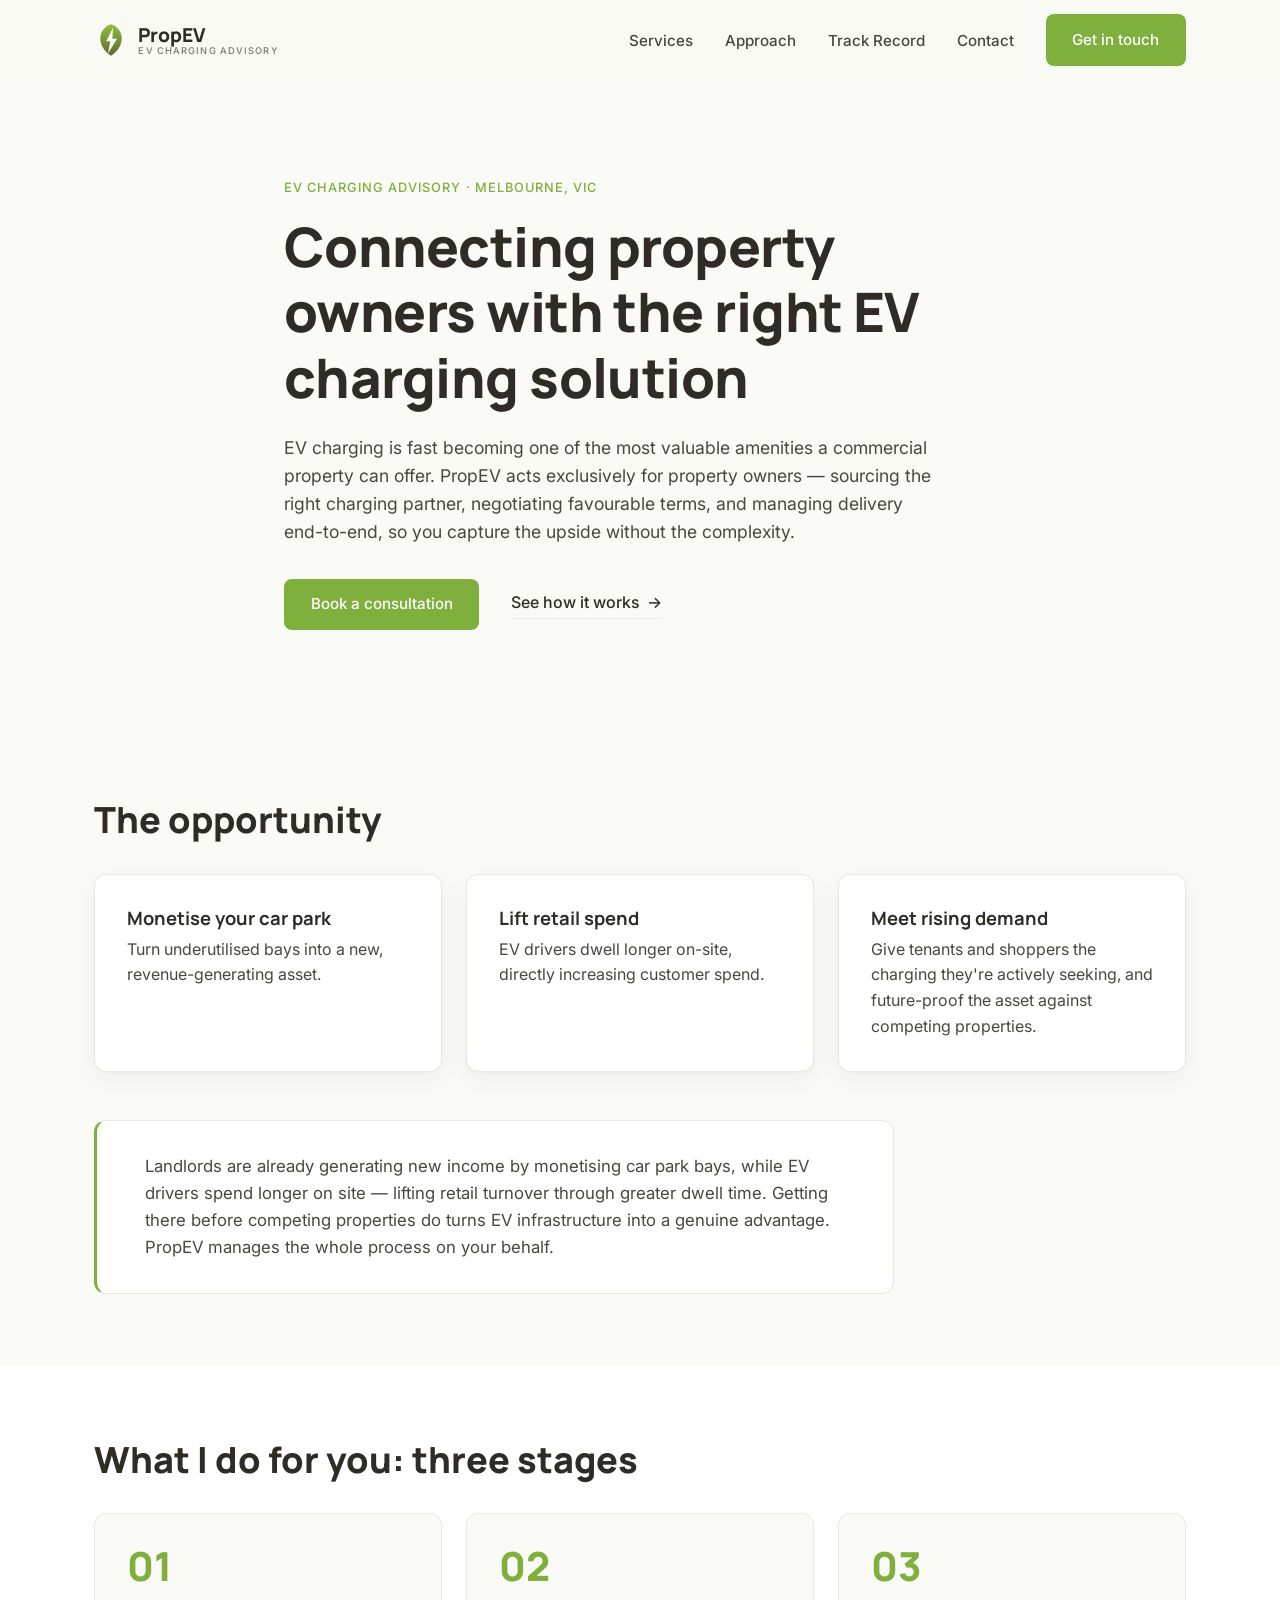
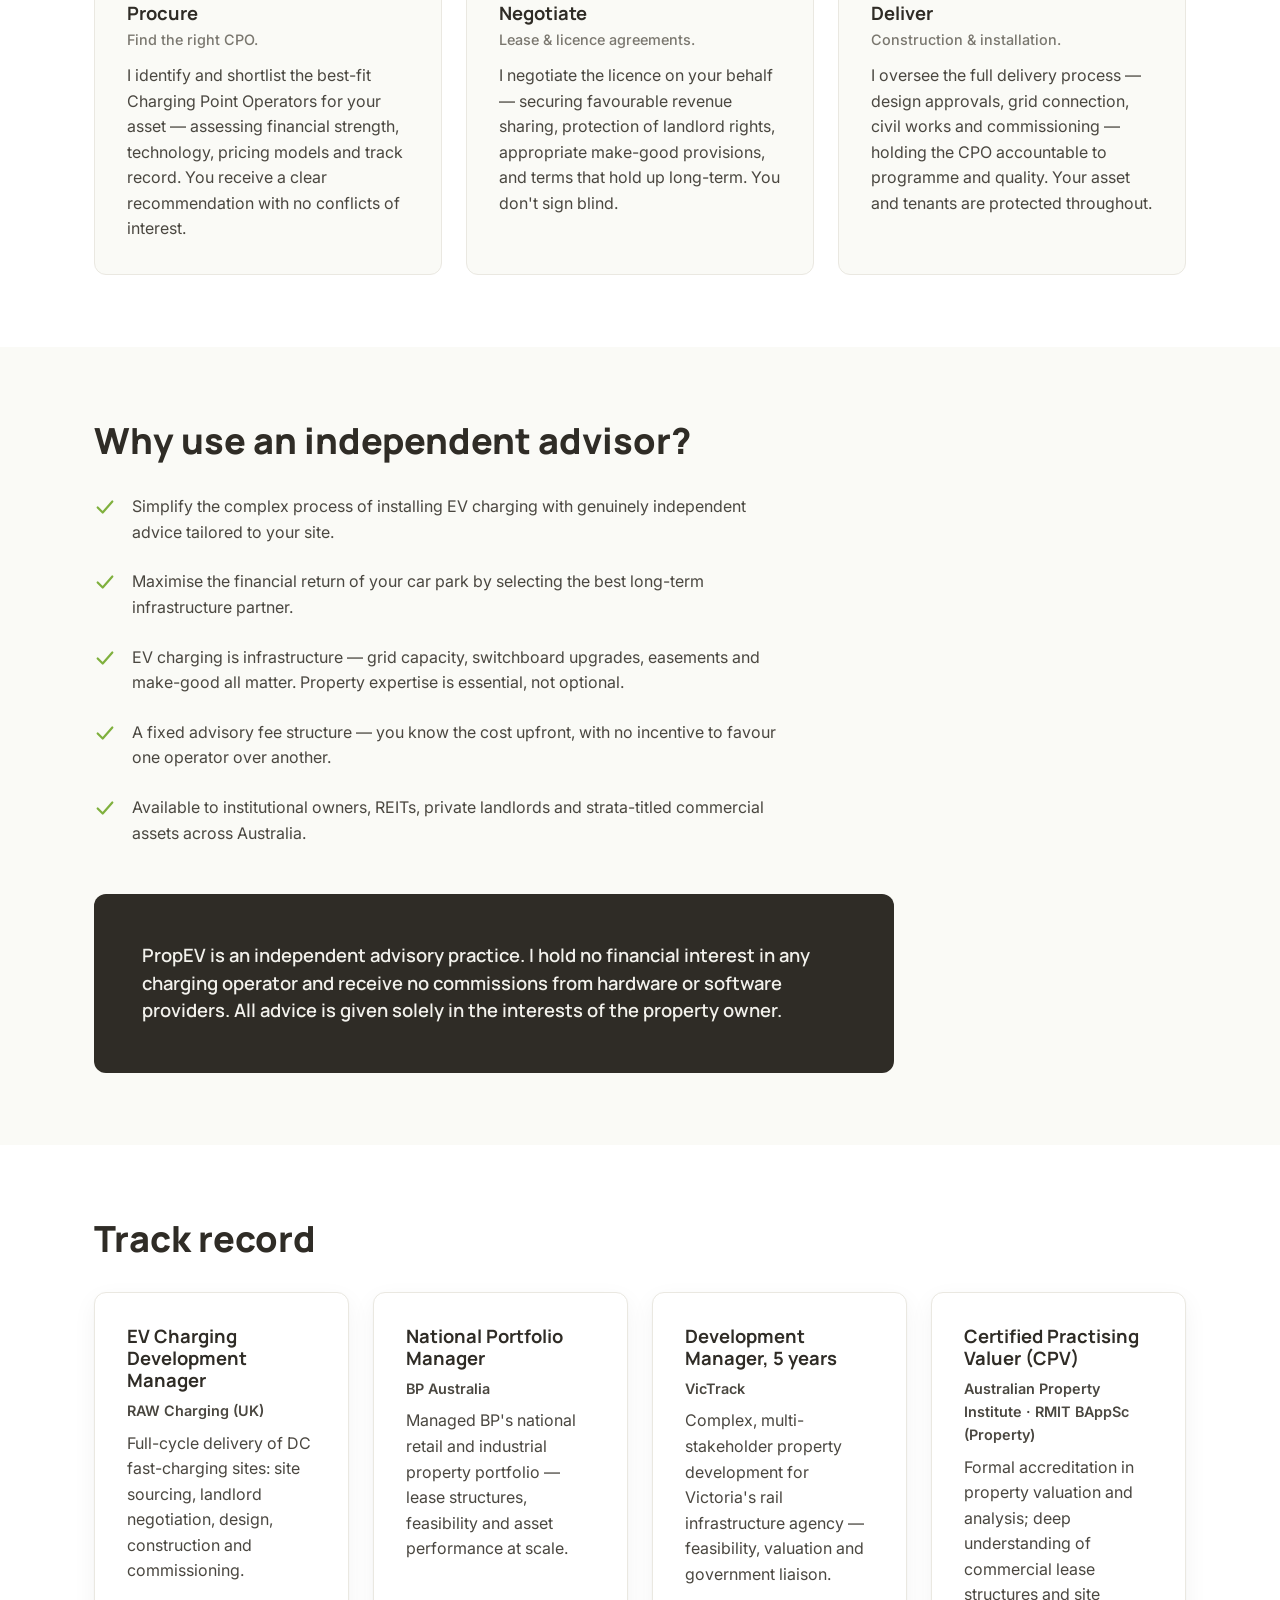
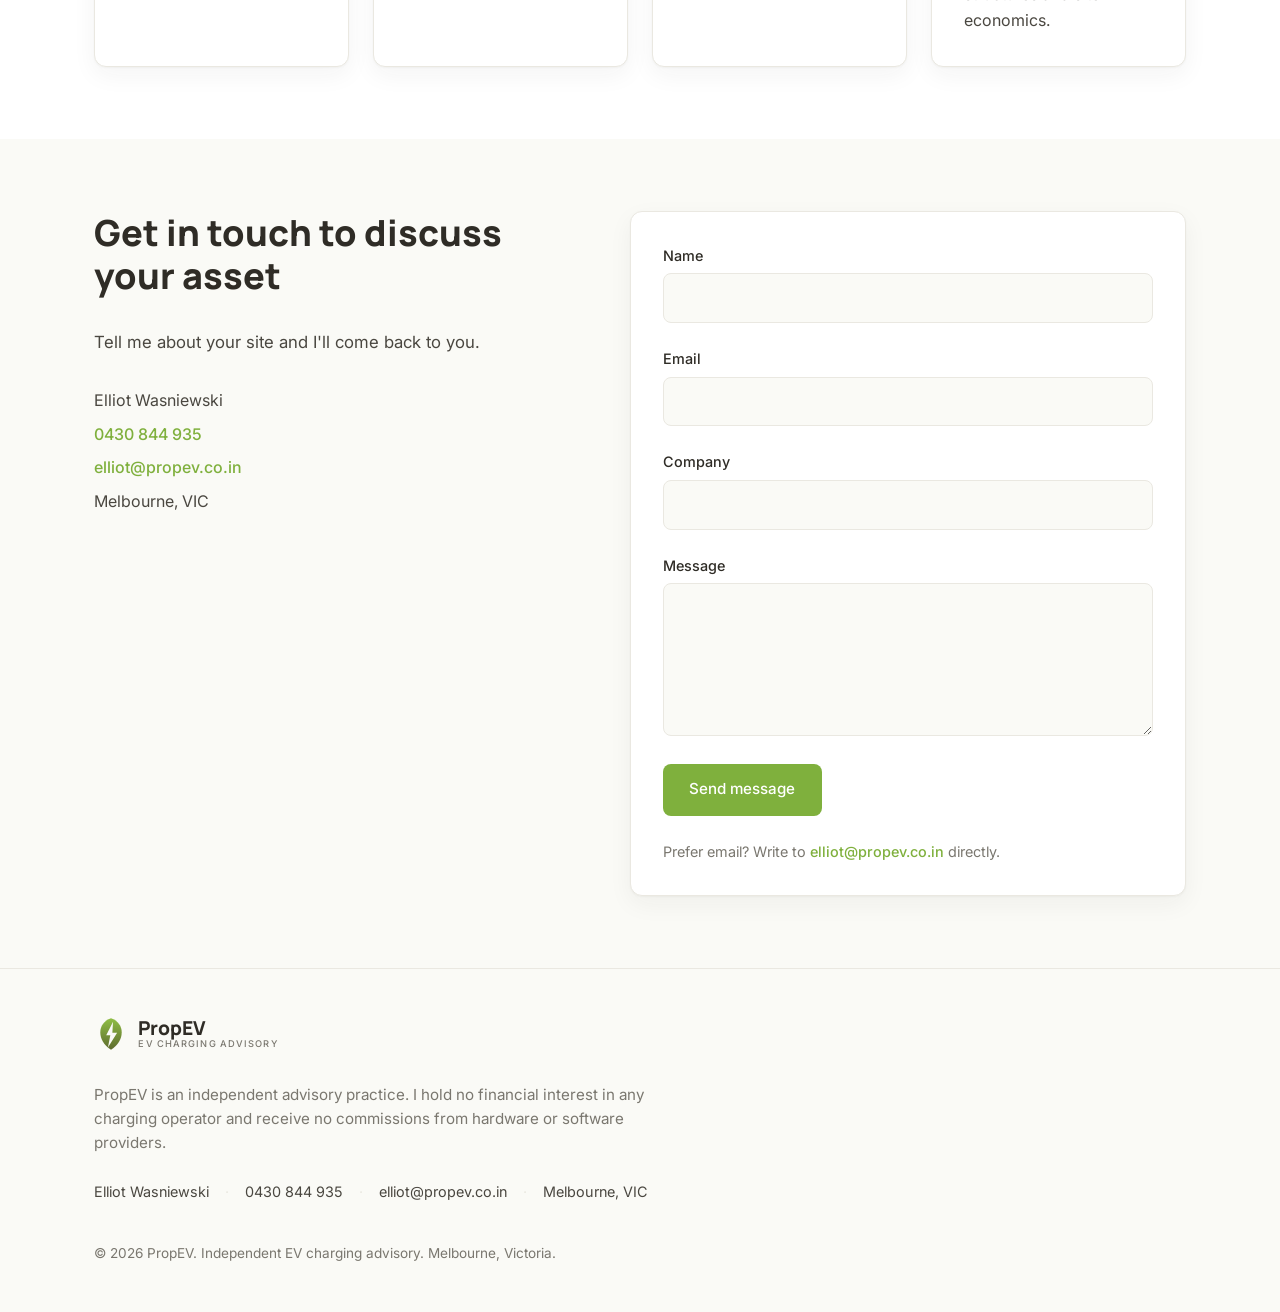
==== index.html @ 6762fabe "Initial commit" ====
<!DOCTYPE html>
<html lang="en-AU">
<head>
  <meta charset="UTF-8">
  <meta name="viewport" content="width=device-width, initial-scale=1.0">
  <title>PropEV | Independent EV Charging Advisory for Property Owners</title>
  <meta name="description" content="PropEV is an independent EV charging advisory practice acting exclusively for commercial property owners in Australia — sourcing the right charging partner, negotiating favourable terms, and managing delivery end-to-end.">

  <!-- NOTE: once propev.com.au is live, confirm the URLs below (canonical, og:url, og:image, twitter:image) point to the real domain. -->
  <link rel="canonical" href="https://propev.com.au/">

  <!-- Open Graph -->
  <meta property="og:type" content="website">
  <meta property="og:site_name" content="PropEV">
  <meta property="og:title" content="PropEV | Independent EV Charging Advisory for Property Owners">
  <meta property="og:description" content="Turn your car park into a competitive advantage. PropEV sources the right EV charging partner, negotiates favourable terms, and manages delivery end-to-end — acting exclusively for property owners.">
  <meta property="og:url" content="https://propev.com.au/">
  <meta property="og:image" content="https://propev.com.au/assets/og-image.png">
  <meta property="og:locale" content="en_AU">

  <!-- Twitter Card -->
  <meta name="twitter:card" content="summary_large_image">
  <meta name="twitter:title" content="PropEV | Independent EV Charging Advisory for Property Owners">
  <meta name="twitter:description" content="Turn your car park into a competitive advantage. Independent EV charging advisory for commercial property owners in Australia.">
  <meta name="twitter:image" content="https://propev.com.au/assets/og-image.png">

  <!-- Favicons -->
  <link rel="icon" type="image/svg+xml" href="assets/favicon.svg">
  <link rel="icon" type="image/png" sizes="32x32" href="assets/favicon-32.png">
  <link rel="icon" type="image/png" sizes="16x16" href="assets/favicon-16.png">
  <link rel="apple-touch-icon" sizes="180x180" href="assets/apple-touch-icon.png">
  <meta name="theme-color" content="#FAFAF6">

  <link rel="preconnect" href="https://fonts.googleapis.com">
  <link rel="preconnect" href="https://fonts.gstatic.com" crossorigin>
  <link href="https://fonts.googleapis.com/css2?family=Inter:wght@400;500&family=Manrope:wght@600;700;800&display=swap" rel="stylesheet">

  <link rel="stylesheet" href="styles.css">

  <script type="application/ld+json">
  {
    "@context": "https://schema.org",
    "@type": "ProfessionalService",
    "name": "PropEV",
    "description": "Independent EV charging advisory for commercial property owners in Australia.",
    "url": "https://propev.com.au/",
    "email": "elliot@propev.co.in",
    "telephone": "+61430844935",
    "areaServed": "AU",
    "address": {
      "@type": "PostalAddress",
      "addressLocality": "Melbourne",
      "addressRegion": "VIC",
      "addressCountry": "AU"
    }
  }
  </script>
</head>
<body>
  <a class="skip-link" href="#main">Skip to content</a>

  <header class="site-header" id="top">
    <div class="container site-header__inner">
      <a href="#top" class="brand" aria-label="PropEV home">
        <svg class="brand__mark" viewBox="0 0 100 100" role="img" aria-hidden="true" focusable="false">
          <defs>
            <linearGradient id="leafGradientHeader" x1="0" y1="0" x2="0" y2="1">
              <stop offset="0%" stop-color="#8FBE44"/>
              <stop offset="100%" stop-color="#5E6B2E"/>
            </linearGradient>
            <mask id="boltCutoutHeader">
              <rect x="0" y="0" width="100" height="100" fill="#fff"/>
              <path d="M56,14 L36,54 L48,54 L41,90 L68,46 L54,46 Z" fill="#000"/>
            </mask>
          </defs>
          <path d="M50,96 C8,70 8,18 50,4 C92,18 92,70 50,96 Z" fill="url(#leafGradientHeader)" mask="url(#boltCutoutHeader)"/>
        </svg>
        <span class="brand__type">
          <span class="brand__name">PropEV</span>
          <span class="brand__tagline">EV CHARGING ADVISORY</span>
        </span>
      </a>

      <button class="nav-toggle" id="navToggle" type="button" aria-expanded="false" aria-controls="primaryNav">
        <span class="nav-toggle__bar"></span>
        <span class="nav-toggle__bar"></span>
        <span class="nav-toggle__bar"></span>
        <span class="visually-hidden">Menu</span>
      </button>

      <nav class="site-nav" id="primaryNav" aria-label="Primary">
        <ul class="site-nav__list">
          <li><a href="#services">Services</a></li>
          <li><a href="#approach">Approach</a></li>
          <li><a href="#track-record">Track Record</a></li>
          <li><a href="#contact">Contact</a></li>
        </ul>
        <a href="#contact" class="button button--primary site-nav__cta">Get in touch</a>
      </nav>
    </div>
  </header>

  <main id="main">

    <!-- Hero -->
    <section class="hero" aria-labelledby="hero-heading">
      <div class="container hero__inner">
        <p class="eyebrow reveal">EV Charging Advisory · Melbourne, VIC</p>
        <h1 id="hero-heading" class="hero__heading reveal">Connecting property owners with the right EV charging solution</h1>
        <p class="hero__subhead reveal">EV charging is fast becoming one of the most valuable amenities a commercial property can offer. PropEV acts exclusively for property owners — sourcing the right charging partner, negotiating favourable terms, and managing delivery end-to-end, so you capture the upside without the complexity.</p>
        <div class="hero__actions reveal">
          <a href="#contact" class="button button--primary">Book a consultation</a>
          <a href="#approach" class="link-arrow">See how it works</a>
        </div>
      </div>
    </section>

    <!-- Benefits -->
    <section class="benefits" aria-labelledby="benefits-heading">
      <div class="container">
        <h2 id="benefits-heading" class="section-heading reveal">The opportunity</h2>
        <div class="card-grid card-grid--3">
          <article class="card reveal">
            <h3>Monetise your car park</h3>
            <p>Turn underutilised bays into a new, revenue-generating asset.</p>
          </article>
          <article class="card reveal">
            <h3>Lift retail spend</h3>
            <p>EV drivers dwell longer on-site, directly increasing customer spend.</p>
          </article>
          <article class="card reveal">
            <h3>Meet rising demand</h3>
            <p>Give tenants and shoppers the charging they're actively seeking, and future-proof the asset against competing properties.</p>
          </article>
        </div>

        <div class="value-band reveal">
          <p>Landlords are already generating new income by monetising car park bays, while EV drivers spend longer on site — lifting retail turnover through greater dwell time. Getting there before competing properties do turns EV infrastructure into a genuine advantage. PropEV manages the whole process on your behalf.</p>
        </div>
      </div>
    </section>

    <!-- Services -->
    <section class="services" id="services" aria-labelledby="services-heading">
      <div class="container">
        <h2 id="services-heading" class="section-heading reveal">What I do for you: three stages</h2>
        <div class="card-grid card-grid--3">
          <article class="stage-card reveal">
            <span class="stage-card__num" aria-hidden="true">01</span>
            <h3>Procure</h3>
            <p class="stage-card__label">Find the right CPO.</p>
            <p>I identify and shortlist the best-fit Charging Point Operators for your asset — assessing financial strength, technology, pricing models and track record. You receive a clear recommendation with no conflicts of interest.</p>
          </article>
          <article class="stage-card reveal">
            <span class="stage-card__num" aria-hidden="true">02</span>
            <h3>Negotiate</h3>
            <p class="stage-card__label">Lease &amp; licence agreements.</p>
            <p>I negotiate the licence on your behalf — securing favourable revenue sharing, protection of landlord rights, appropriate make-good provisions, and terms that hold up long-term. You don't sign blind.</p>
          </article>
          <article class="stage-card reveal">
            <span class="stage-card__num" aria-hidden="true">03</span>
            <h3>Deliver</h3>
            <p class="stage-card__label">Construction &amp; installation.</p>
            <p>I oversee the full delivery process — design approvals, grid connection, civil works and commissioning — holding the CPO accountable to programme and quality. Your asset and tenants are protected throughout.</p>
          </article>
        </div>
      </div>
    </section>

    <!-- Approach / Why independent -->
    <section class="approach" id="approach" aria-labelledby="approach-heading">
      <div class="container">
        <h2 id="approach-heading" class="section-heading reveal">Why use an independent advisor?</h2>
        <ul class="check-list">
          <li class="reveal">
            <svg class="check-list__icon" viewBox="0 0 24 24" aria-hidden="true"><path d="M4 12.5 9.5 18 20 6" fill="none" stroke="#7FB03D" stroke-width="2.4" stroke-linecap="round" stroke-linejoin="round"/></svg>
            <p>Simplify the complex process of installing EV charging with genuinely independent advice tailored to your site.</p>
          </li>
          <li class="reveal">
            <svg class="check-list__icon" viewBox="0 0 24 24" aria-hidden="true"><path d="M4 12.5 9.5 18 20 6" fill="none" stroke="#7FB03D" stroke-width="2.4" stroke-linecap="round" stroke-linejoin="round"/></svg>
            <p>Maximise the financial return of your car park by selecting the best long-term infrastructure partner.</p>
          </li>
          <li class="reveal">
            <svg class="check-list__icon" viewBox="0 0 24 24" aria-hidden="true"><path d="M4 12.5 9.5 18 20 6" fill="none" stroke="#7FB03D" stroke-width="2.4" stroke-linecap="round" stroke-linejoin="round"/></svg>
            <p>EV charging is infrastructure — grid capacity, switchboard upgrades, easements and make-good all matter. Property expertise is essential, not optional.</p>
          </li>
          <li class="reveal">
            <svg class="check-list__icon" viewBox="0 0 24 24" aria-hidden="true"><path d="M4 12.5 9.5 18 20 6" fill="none" stroke="#7FB03D" stroke-width="2.4" stroke-linecap="round" stroke-linejoin="round"/></svg>
            <p>A fixed advisory fee structure — you know the cost upfront, with no incentive to favour one operator over another.</p>
          </li>
          <li class="reveal">
            <svg class="check-list__icon" viewBox="0 0 24 24" aria-hidden="true"><path d="M4 12.5 9.5 18 20 6" fill="none" stroke="#7FB03D" stroke-width="2.4" stroke-linecap="round" stroke-linejoin="round"/></svg>
            <p>Available to institutional owners, REITs, private landlords and strata-titled commercial assets across Australia.</p>
          </li>
        </ul>

        <blockquote class="independence-band reveal">
          <p>PropEV is an independent advisory practice. I hold no financial interest in any charging operator and receive no commissions from hardware or software providers. All advice is given solely in the interests of the property owner.</p>
        </blockquote>
      </div>
    </section>

    <!-- Track record -->
    <section class="track-record" id="track-record" aria-labelledby="track-record-heading">
      <div class="container">
        <h2 id="track-record-heading" class="section-heading reveal">Track record</h2>
        <div class="card-grid card-grid--4">
          <article class="card reveal">
            <h3>EV Charging Development Manager</h3>
            <p class="card__org">RAW Charging (UK)</p>
            <p>Full-cycle delivery of DC fast-charging sites: site sourcing, landlord negotiation, design, construction and commissioning.</p>
          </article>
          <article class="card reveal">
            <h3>National Portfolio Manager</h3>
            <p class="card__org">BP Australia</p>
            <p>Managed BP's national retail and industrial property portfolio — lease structures, feasibility and asset performance at scale.</p>
          </article>
          <article class="card reveal">
            <h3>Development Manager, 5 years</h3>
            <p class="card__org">VicTrack</p>
            <p>Complex, multi-stakeholder property development for Victoria's rail infrastructure agency — feasibility, valuation and government liaison.</p>
          </article>
          <article class="card reveal">
            <h3>Certified Practising Valuer (CPV)</h3>
            <p class="card__org">Australian Property Institute · RMIT BAppSc (Property)</p>
            <p>Formal accreditation in property valuation and analysis; deep understanding of commercial lease structures and site economics.</p>
          </article>
        </div>
      </div>
    </section>

    <!-- Contact -->
    <section class="contact" id="contact" aria-labelledby="contact-heading">
      <div class="container contact__inner">
        <div class="contact__intro reveal">
          <h2 id="contact-heading" class="section-heading">Get in touch to discuss your asset</h2>
          <p>Tell me about your site and I'll come back to you.</p>
          <ul class="contact__details">
            <li>Elliot Wasniewski</li>
            <li><a href="tel:+61430844935">0430 844 935</a></li>
            <li><a class="js-email-link" href="mailto:elliot@propev.co.in">elliot@propev.co.in</a></li>
            <li>Melbourne, VIC</li>
          </ul>
        </div>

        <!--
          FORMSPREE SETUP:
          1. Create a free form at https://formspree.io
          2. Replace FORMSPREE_ID below with your form ID (the action URL becomes
             https://formspree.io/f/xxxxxxx)
          Until then, the mailto fallback link above/below still works.
        -->
        <form class="contact-form reveal" id="contactForm" action="https://formspree.io/f/FORMSPREE_ID" method="POST">
          <div class="form-field">
            <label for="name">Name</label>
            <input type="text" id="name" name="name" autocomplete="name" required>
          </div>
          <div class="form-field">
            <label for="email">Email</label>
            <input type="email" id="email" name="email" autocomplete="email" required>
          </div>
          <div class="form-field">
            <label for="company">Company</label>
            <input type="text" id="company" name="company" autocomplete="organization">
          </div>
          <div class="form-field">
            <label for="message">Message</label>
            <textarea id="message" name="message" rows="5" required></textarea>
          </div>
          <button type="submit" class="button button--primary contact-form__submit">Send message</button>
          <p class="contact-form__fallback">Prefer email? Write to <a class="js-email-link" href="mailto:elliot@propev.co.in">elliot@propev.co.in</a> directly.</p>
        </form>
      </div>
    </section>

  </main>

  <footer class="site-footer">
    <div class="container site-footer__inner">
      <a href="#top" class="brand brand--footer" aria-label="PropEV home">
        <svg class="brand__mark" viewBox="0 0 100 100" role="img" aria-hidden="true" focusable="false">
          <defs>
            <linearGradient id="leafGradientFooter" x1="0" y1="0" x2="0" y2="1">
              <stop offset="0%" stop-color="#8FBE44"/>
              <stop offset="100%" stop-color="#5E6B2E"/>
            </linearGradient>
            <mask id="boltCutoutFooter">
              <rect x="0" y="0" width="100" height="100" fill="#fff"/>
              <path d="M56,14 L36,54 L48,54 L41,90 L68,46 L54,46 Z" fill="#000"/>
            </mask>
          </defs>
          <path d="M50,96 C8,70 8,18 50,4 C92,18 92,70 50,96 Z" fill="url(#leafGradientFooter)" mask="url(#boltCutoutFooter)"/>
        </svg>
        <span class="brand__type">
          <span class="brand__name">PropEV</span>
          <span class="brand__tagline">EV CHARGING ADVISORY</span>
        </span>
      </a>

      <p class="site-footer__independence">PropEV is an independent advisory practice. I hold no financial interest in any charging operator and receive no commissions from hardware or software providers.</p>

      <ul class="site-footer__details">
        <li>Elliot Wasniewski</li>
        <li><a href="tel:+61430844935">0430 844 935</a></li>
        <li><a class="js-email-link" href="mailto:elliot@propev.co.in">elliot@propev.co.in</a></li>
        <li>Melbourne, VIC</li>
      </ul>

      <p class="site-footer__copyright">© 2026 PropEV. Independent EV charging advisory. Melbourne, Victoria.</p>
    </div>
  </footer>

  <script src="script.js"></script>
</body>
</html>
---- styles.css ----
/* ---------------------------------------------------------
   PropEV — styles.css
   Plain CSS, no build step. Organised top to bottom:
   1. Reset & base
   2. Design tokens
   3. Typography
   4. Layout helpers
   5. Header & nav
   6. Buttons & links
   7. Hero
   8. Cards & sections
   9. Contact
   10. Footer
   11. Scroll-reveal animation
   12. Responsive breakpoints
--------------------------------------------------------- */

/* 1. Reset & base ------------------------------------------------ */
*, *::before, *::after { box-sizing: border-box; }
html { -webkit-text-size-adjust: 100%; scroll-behavior: smooth; }
body { margin: 0; }
img, svg { display: block; max-width: 100%; }
ul { margin: 0; padding: 0; list-style: none; }
h1, h2, h3, p { margin: 0; }
a { color: inherit; text-decoration: none; }
button { font: inherit; cursor: pointer; }
input, textarea { font: inherit; }

@media (prefers-reduced-motion: reduce) {
  html { scroll-behavior: auto; }
  *, *::before, *::after {
    animation-duration: 0.01ms !important;
    animation-iteration-count: 1 !important;
    transition-duration: 0.01ms !important;
    scroll-behavior: auto !important;
  }
}

/* 2. Design tokens ------------------------------------------------ */
:root {
  --color-green: #7FB03D;
  --color-olive: #5E6B2E;
  --color-leaf-top: #8FBE44;
  --color-leaf-bottom: #5E6B2E;
  --color-charcoal: #2F2C26;
  --color-body: #4A4740;
  --color-muted: #7A776F;
  --color-bg: #FAFAF6;
  --color-surface: #FFFFFF;
  --color-hairline: #EAE8E1;

  --font-heading: 'Manrope', Arial, sans-serif;
  --font-body: 'Inter', Arial, sans-serif;

  --container-width: 1140px;
  --radius: 12px;
  --radius-sm: 8px;
  --shadow-card: 0 1px 2px rgba(47, 44, 38, 0.04), 0 8px 24px rgba(47, 44, 38, 0.05);

  --space-1: 0.5rem;
  --space-2: 1rem;
  --space-3: 1.5rem;
  --space-4: 2rem;
  --space-5: 3rem;
  --space-6: 4.5rem;
  --space-7: 6rem;
}

/* 3. Typography ------------------------------------------------ */
body {
  font-family: var(--font-body);
  font-weight: 400;
  color: var(--color-body);
  background: var(--color-bg);
  line-height: 1.6;
  font-size: 16px;
}

h1, h2, h3 {
  font-family: var(--font-heading);
  color: var(--color-charcoal);
  line-height: 1.2;
  font-weight: 700;
}

h3 { font-size: 1.15rem; font-weight: 700; }

.eyebrow {
  font-family: var(--font-body);
  font-weight: 500;
  font-size: 0.8rem;
  letter-spacing: 0.08em;
  text-transform: uppercase;
  color: var(--color-green);
  margin-bottom: var(--space-2);
}

.section-heading {
  font-size: clamp(1.6rem, 1.3rem + 1.2vw, 2.25rem);
  font-weight: 800;
  margin-bottom: var(--space-4);
  max-width: 40ch;
}

/* 4. Layout helpers ------------------------------------------------ */
.container {
  width: 100%;
  max-width: var(--container-width);
  margin-inline: auto;
  padding-inline: var(--space-3);
}

.visually-hidden {
  position: absolute;
  width: 1px; height: 1px;
  padding: 0; margin: -1px;
  overflow: hidden;
  clip: rect(0, 0, 0, 0);
  white-space: nowrap;
  border: 0;
}

.skip-link {
  position: absolute;
  left: var(--space-2);
  top: -3rem;
  background: var(--color-charcoal);
  color: #fff;
  padding: 0.6rem 1rem;
  border-radius: var(--radius-sm);
  z-index: 1000;
  transition: top 0.2s ease;
}
.skip-link:focus { top: var(--space-2); }

section { padding-block: var(--space-6); }

/* Consistent focus visibility across all interactive elements */
a:focus-visible,
button:focus-visible,
input:focus-visible,
textarea:focus-visible {
  outline: 2px solid var(--color-green);
  outline-offset: 3px;
  border-radius: 4px;
}

/* 5. Header & nav ------------------------------------------------ */
.site-header {
  position: sticky;
  top: 0;
  z-index: 100;
  background: rgba(250, 250, 246, 0.9);
  backdrop-filter: saturate(150%) blur(8px);
  border-bottom: 1px solid transparent;
  transition: border-color 0.2s ease, box-shadow 0.2s ease;
}
.site-header.is-scrolled {
  border-bottom-color: var(--color-hairline);
  box-shadow: 0 1px 0 rgba(47, 44, 38, 0.02);
}

.site-header__inner {
  display: flex;
  align-items: center;
  justify-content: space-between;
  padding-block: 0.9rem;
  gap: var(--space-3);
}

.brand {
  display: inline-flex;
  align-items: center;
  gap: 0.65rem;
  flex-shrink: 0;
}
.brand__mark { width: 34px; height: 34px; flex-shrink: 0; }
.brand__type { display: flex; flex-direction: column; line-height: 1.15; }
.brand__name {
  font-family: var(--font-heading);
  font-weight: 800;
  font-size: 1.2rem;
  color: var(--color-charcoal);
}
.brand__tagline {
  font-family: var(--font-body);
  font-weight: 500;
  font-size: 0.58rem;
  letter-spacing: 0.12em;
  color: var(--color-muted);
}

.site-nav {
  display: flex;
  align-items: center;
  gap: var(--space-4);
}
.site-nav__list {
  display: flex;
  align-items: center;
  gap: var(--space-4);
}
.site-nav__list a {
  font-weight: 500;
  font-size: 0.95rem;
  color: var(--color-body);
  position: relative;
  padding-block: 0.25rem;
}
.site-nav__list a::after {
  content: '';
  position: absolute;
  left: 0; right: 0; bottom: -2px;
  height: 2px;
  background: var(--color-green);
  transform: scaleX(0);
  transform-origin: left;
  transition: transform 0.2s ease;
}
.site-nav__list a:hover::after,
.site-nav__list a:focus-visible::after {
  transform: scaleX(1);
}

.nav-toggle {
  display: none;
  flex-direction: column;
  justify-content: center;
  align-items: center;
  gap: 5px;
  width: 40px;
  height: 40px;
  background: none;
  border: none;
  border-radius: var(--radius-sm);
}
.nav-toggle__bar {
  display: block;
  width: 20px;
  height: 2px;
  background: var(--color-charcoal);
  transition: transform 0.25s ease, opacity 0.25s ease;
}
.nav-toggle[aria-expanded="true"] .nav-toggle__bar:nth-child(1) {
  transform: translateY(7px) rotate(45deg);
}
.nav-toggle[aria-expanded="true"] .nav-toggle__bar:nth-child(2) { opacity: 0; }
.nav-toggle[aria-expanded="true"] .nav-toggle__bar:nth-child(3) {
  transform: translateY(-7px) rotate(-45deg);
}

/* 6. Buttons & links ------------------------------------------------ */
.button {
  display: inline-flex;
  align-items: center;
  justify-content: center;
  font-family: var(--font-body);
  font-weight: 500;
  font-size: 0.95rem;
  padding: 0.8rem 1.6rem;
  border-radius: var(--radius-sm);
  border: 1px solid transparent;
  transition: transform 0.15s ease, box-shadow 0.15s ease, background 0.15s ease;
}
.button--primary {
  background: var(--color-green);
  color: #fff;
}
.button--primary:hover {
  background: var(--color-olive);
}
.button--primary:active { transform: translateY(1px); }

.link-arrow {
  display: inline-flex;
  align-items: center;
  gap: 0.4rem;
  font-weight: 500;
  color: var(--color-charcoal);
  border-bottom: 1px solid var(--color-hairline);
  padding-bottom: 2px;
  transition: border-color 0.2s ease, color 0.2s ease;
}
.link-arrow:hover, .link-arrow:focus-visible {
  color: var(--color-green);
  border-color: var(--color-green);
}
.link-arrow::after { content: '→'; transition: transform 0.2s ease; }
.link-arrow:hover::after { transform: translateX(3px); }

/* 7. Hero ------------------------------------------------ */
.hero { padding-top: var(--space-7); padding-bottom: var(--space-7); }
.hero__inner { max-width: 760px; }
.hero__heading {
  font-size: clamp(2.1rem, 1.6rem + 2.4vw, 3.4rem);
  font-weight: 800;
  letter-spacing: -0.01em;
  margin-bottom: var(--space-3);
}
.hero__subhead {
  font-size: 1.1rem;
  color: var(--color-body);
  max-width: 60ch;
  margin-bottom: var(--space-4);
}
.hero__actions {
  display: flex;
  align-items: center;
  flex-wrap: wrap;
  gap: var(--space-4);
}

/* 8. Cards & sections ------------------------------------------------ */
.card-grid {
  display: grid;
  gap: var(--space-3);
}
.card-grid--3 { grid-template-columns: repeat(3, 1fr); }
.card-grid--4 { grid-template-columns: repeat(4, 1fr); }

.card {
  background: var(--color-surface);
  border: 1px solid var(--color-hairline);
  border-radius: var(--radius);
  padding: var(--space-4);
  box-shadow: var(--shadow-card);
}
.card h3 { margin-bottom: 0.5rem; }
.card p { color: var(--color-body); }
.card__org {
  color: var(--color-green);
  font-weight: 600;
  font-size: 0.9rem;
  margin-bottom: 0.5rem;
}

.value-band {
  margin-top: var(--space-5);
  padding: var(--space-4) var(--space-5);
  background: var(--color-surface);
  border: 1px solid var(--color-hairline);
  border-left: 3px solid var(--color-green);
  border-radius: var(--radius);
  max-width: 80ch;
}
.value-band p { color: var(--color-body); font-size: 1.05rem; }

.services { background: var(--color-surface); }

.stage-card {
  background: var(--color-bg);
  border: 1px solid var(--color-hairline);
  border-radius: var(--radius);
  padding: var(--space-4);
}
.stage-card__num {
  display: block;
  font-family: var(--font-heading);
  font-weight: 800;
  font-size: 2.5rem;
  color: var(--color-green);
  line-height: 1;
  margin-bottom: var(--space-2);
}
.stage-card h3 { margin-bottom: 0.25rem; }
.stage-card__label {
  color: var(--color-muted);
  font-weight: 500;
  font-size: 0.9rem;
  margin-bottom: 0.75rem;
}
.stage-card p:last-child { color: var(--color-body); }

.check-list {
  display: grid;
  gap: var(--space-3);
  max-width: 70ch;
  margin-bottom: var(--space-5);
}
.check-list li {
  display: flex;
  align-items: flex-start;
  gap: var(--space-2);
}
.check-list__icon {
  width: 22px;
  height: 22px;
  flex-shrink: 0;
  margin-top: 2px;
}
.check-list p { color: var(--color-body); }

.independence-band {
  margin: 0;
  padding: var(--space-5);
  background: var(--color-charcoal);
  border-radius: var(--radius);
  max-width: 80ch;
}
.independence-band p {
  color: #F2F1EC;
  font-size: 1.15rem;
  font-family: var(--font-heading);
  font-weight: 600;
  line-height: 1.5;
}

.track-record { background: var(--color-surface); }

/* 9. Contact ------------------------------------------------ */
.contact__inner {
  display: grid;
  grid-template-columns: minmax(0, 1fr) minmax(0, 1.2fr);
  gap: var(--space-6);
  align-items: start;
}
.contact__intro p { margin-top: var(--space-2); font-size: 1.05rem; }
.contact__details {
  margin-top: var(--space-4);
  display: grid;
  gap: 0.5rem;
}
.contact__details a { color: var(--color-green); font-weight: 500; }
.contact__details a:hover { text-decoration: underline; }

.contact-form {
  background: var(--color-surface);
  border: 1px solid var(--color-hairline);
  border-radius: var(--radius);
  padding: var(--space-4);
  display: grid;
  gap: var(--space-3);
  box-shadow: var(--shadow-card);
}
.form-field { display: grid; gap: 0.4rem; }
.form-field label {
  font-weight: 500;
  font-size: 0.9rem;
  color: var(--color-charcoal);
}
.form-field input,
.form-field textarea {
  border: 1px solid var(--color-hairline);
  border-radius: var(--radius-sm);
  padding: 0.7rem 0.9rem;
  background: var(--color-bg);
  color: var(--color-charcoal);
  resize: vertical;
}
.form-field input:focus,
.form-field textarea:focus {
  outline: 2px solid var(--color-green);
  outline-offset: 1px;
  border-color: var(--color-green);
}
.contact-form__submit { justify-self: start; margin-top: 0.25rem; }
.contact-form__fallback {
  font-size: 0.9rem;
  color: var(--color-muted);
}
.contact-form__fallback a { color: var(--color-green); font-weight: 500; }

/* 10. Footer ------------------------------------------------ */
.site-footer {
  border-top: 1px solid var(--color-hairline);
  padding-block: var(--space-5);
}
.site-footer__inner {
  display: grid;
  gap: var(--space-3);
}
.brand--footer { margin-bottom: var(--space-1); }
.site-footer__independence {
  max-width: 60ch;
  color: var(--color-muted);
  font-size: 0.95rem;
}
.site-footer__details {
  display: flex;
  flex-wrap: wrap;
  gap: 0.4rem var(--space-2);
  font-size: 0.9rem;
  color: var(--color-body);
}
.site-footer__details li:not(:last-child)::after {
  content: '·';
  margin-left: var(--space-2);
  color: var(--color-hairline);
}
.site-footer__details a { color: var(--color-body); }
.site-footer__details a:hover { color: var(--color-green); }
.site-footer__copyright {
  font-size: 0.85rem;
  color: var(--color-muted);
  margin-top: var(--space-2);
}

/* 11. Scroll-reveal animation ------------------------------------------------ */
.reveal {
  opacity: 0;
  transform: translateY(16px);
  transition: opacity 0.6s ease, transform 0.6s ease;
}
.reveal.is-visible {
  opacity: 1;
  transform: translateY(0);
}
@media (prefers-reduced-motion: reduce) {
  .reveal { opacity: 1; transform: none; transition: none; }
}

/* 12. Responsive breakpoints ------------------------------------------------ */
@media (max-width: 900px) {
  .card-grid--4 { grid-template-columns: repeat(2, 1fr); }
  .contact__inner { grid-template-columns: 1fr; }
}

@media (max-width: 768px) {
  .nav-toggle { display: flex; }

  .site-nav {
    position: absolute;
    top: 100%;
    left: 0;
    right: 0;
    background: var(--color-bg);
    border-bottom: 1px solid var(--color-hairline);
    flex-direction: column;
    align-items: stretch;
    gap: 0;
    padding: var(--space-2) var(--space-3) var(--space-3);
    transform-origin: top;
    transform: scaleY(0);
    opacity: 0;
    pointer-events: none;
    transition: transform 0.2s ease, opacity 0.2s ease;
  }
  .site-nav.is-open {
    transform: scaleY(1);
    opacity: 1;
    pointer-events: auto;
  }
  .site-nav__list {
    flex-direction: column;
    align-items: stretch;
    gap: 0;
  }
  .site-nav__list a {
    display: block;
    padding-block: 0.75rem;
    border-bottom: 1px solid var(--color-hairline);
  }
  .site-nav__list a::after { display: none; }
  .site-nav__cta { margin-top: var(--space-2); justify-content: center; }

  .card-grid--3 { grid-template-columns: 1fr; }
  .card-grid--4 { grid-template-columns: 1fr; }

  section { padding-block: var(--space-5); }
  .hero { padding-top: var(--space-5); padding-bottom: var(--space-5); }
}

@media (min-width: 769px) and (max-width: 1080px) {
  .card-grid--3 { grid-template-columns: repeat(2, 1fr); }
}

@media (max-width: 400px) {
  .container { padding-inline: var(--space-2); }
}
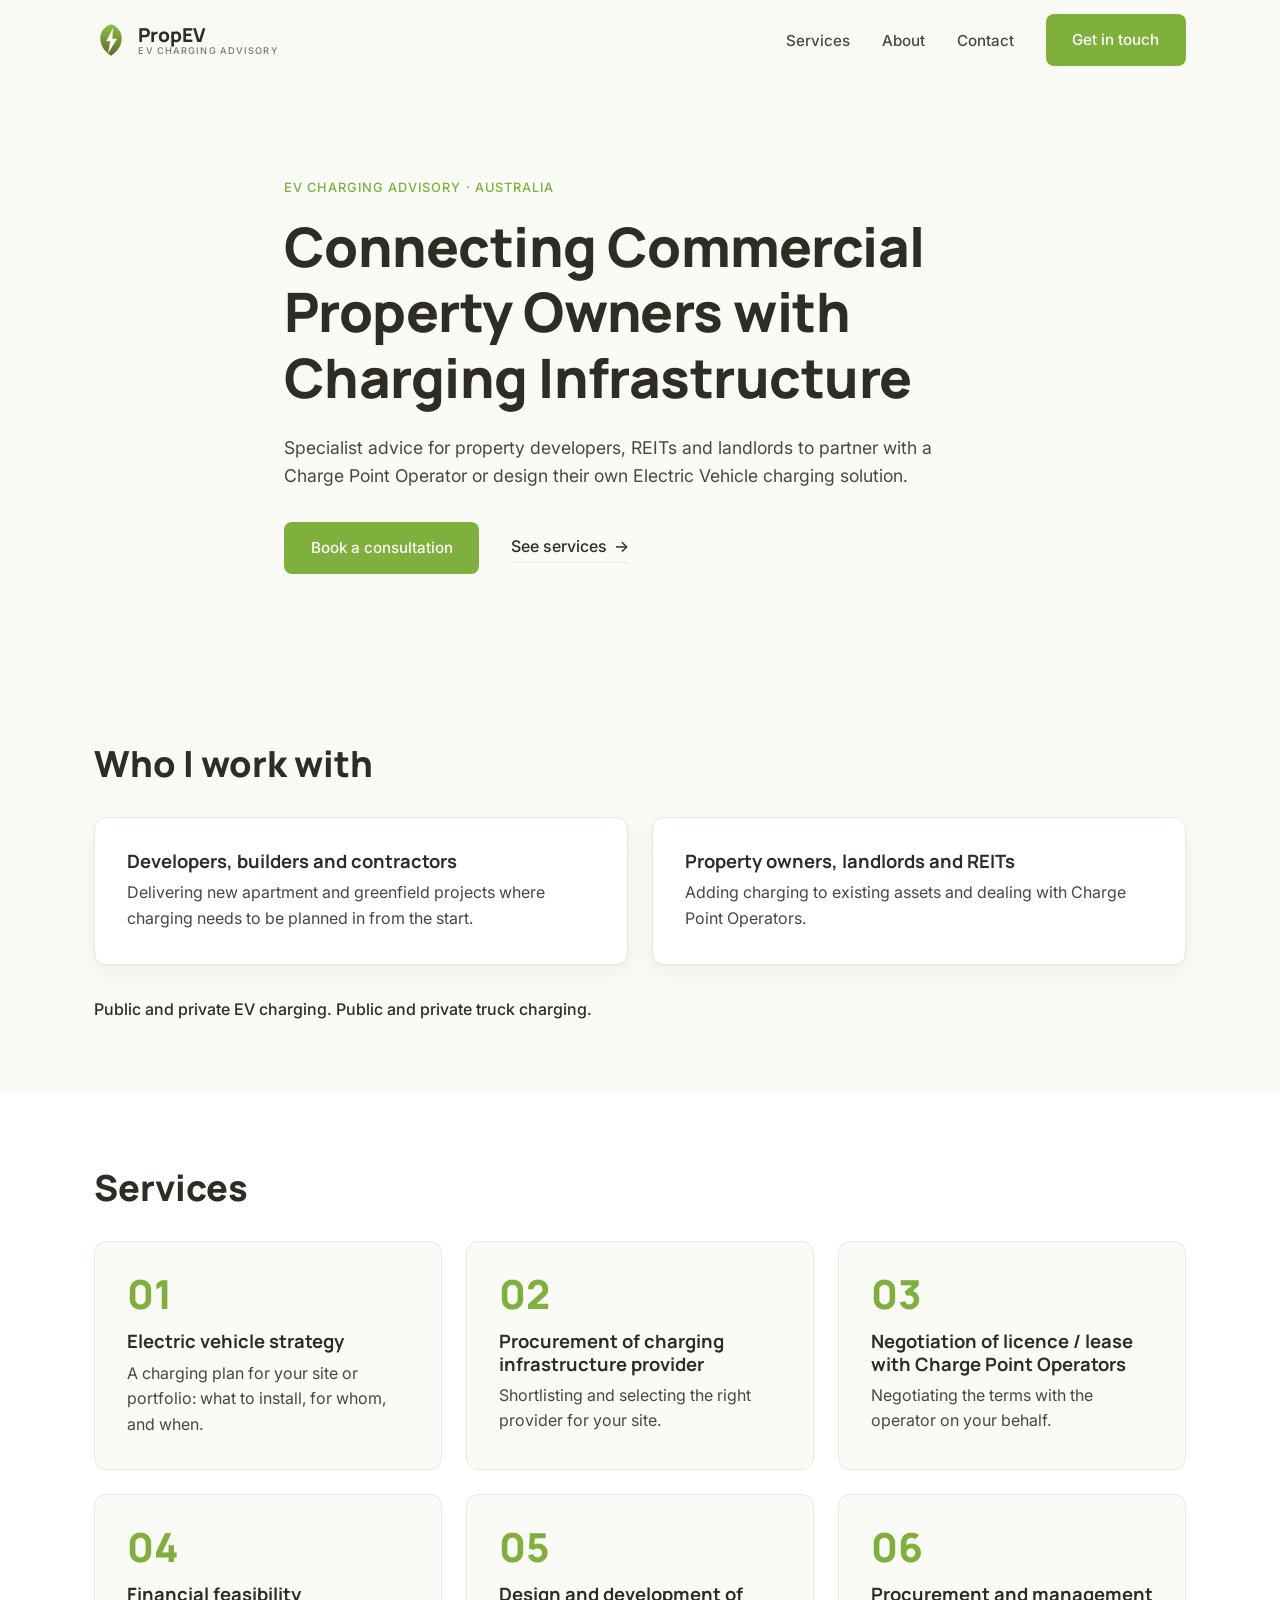
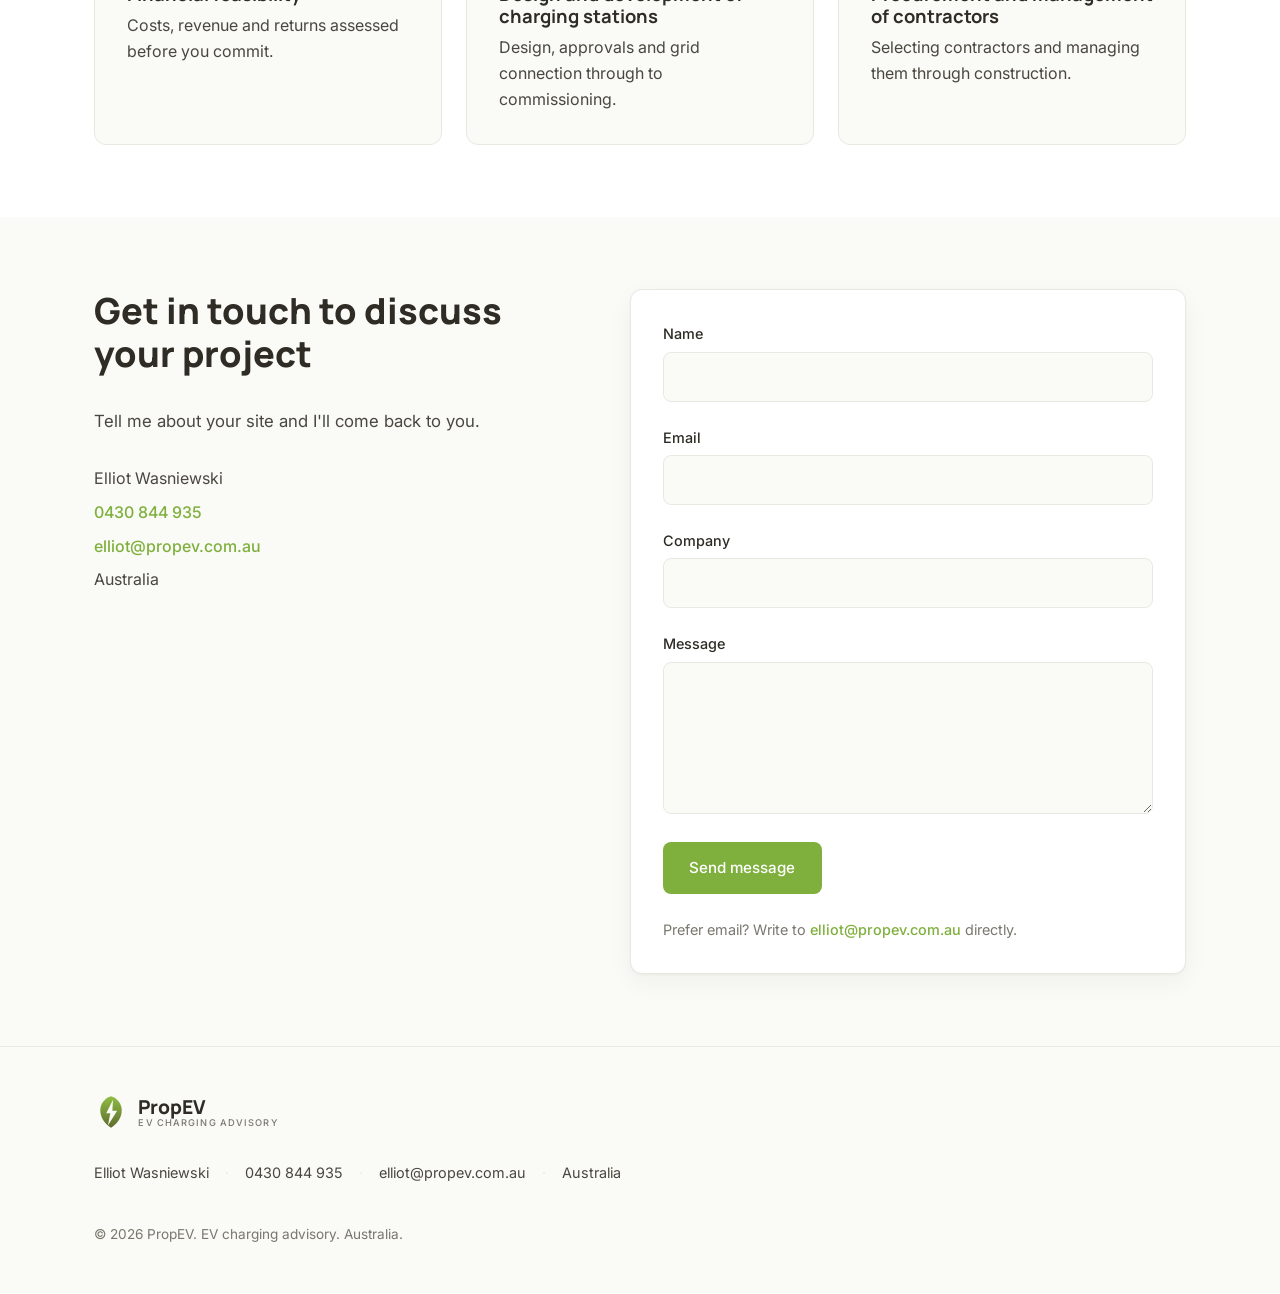
==== commit 88befa16: "Update site content: new hero, services, About page, com.au email Co-Authored-By: Claude Sonnet 5.5 " ====
--- a/index.html
+++ b/index.html
@@ -3,8 +3,8 @@
 <head>
   <meta charset="UTF-8">
   <meta name="viewport" content="width=device-width, initial-scale=1.0">
-  <title>PropEV | Independent EV Charging Advisory for Property Owners</title>
-  <meta name="description" content="PropEV is an independent EV charging advisory practice acting exclusively for commercial property owners in Australia — sourcing the right charging partner, negotiating favourable terms, and managing delivery end-to-end.">
+  <title>PropEV | EV and Truck Charging Advisory for Property Owners and Developers</title>
+  <meta name="description" content="PropEV advises developers, builders, contractors, landlords and REITs on designing and delivering EV and truck charging infrastructure, and on negotiating licences and leases with Charge Point Operators. Australia-wide.">
 
   <!-- NOTE: once propev.com.au is live, confirm the URLs below (canonical, og:url, og:image, twitter:image) point to the real domain. -->
   <link rel="canonical" href="https://propev.com.au/">
@@ -12,16 +12,16 @@
   <!-- Open Graph -->
   <meta property="og:type" content="website">
   <meta property="og:site_name" content="PropEV">
-  <meta property="og:title" content="PropEV | Independent EV Charging Advisory for Property Owners">
-  <meta property="og:description" content="Turn your car park into a competitive advantage. PropEV sources the right EV charging partner, negotiates favourable terms, and manages delivery end-to-end — acting exclusively for property owners.">
+  <meta property="og:title" content="PropEV | EV and Truck Charging Advisory for Property Owners and Developers">
+  <meta property="og:description" content="Adding EV or truck charging to your property? PropEV advises on designing and delivering charging infrastructure and on negotiating licences and leases with Charge Point Operators.">
   <meta property="og:url" content="https://propev.com.au/">
   <meta property="og:image" content="https://propev.com.au/assets/og-image.png">
   <meta property="og:locale" content="en_AU">
 
   <!-- Twitter Card -->
   <meta name="twitter:card" content="summary_large_image">
-  <meta name="twitter:title" content="PropEV | Independent EV Charging Advisory for Property Owners">
-  <meta name="twitter:description" content="Turn your car park into a competitive advantage. Independent EV charging advisory for commercial property owners in Australia.">
+  <meta name="twitter:title" content="PropEV | EV and Truck Charging Advisory for Property Owners and Developers">
+  <meta name="twitter:description" content="Adding EV or truck charging to your property? EV and truck charging advisory for developers, landlords and REITs across Australia.">
   <meta name="twitter:image" content="https://propev.com.au/assets/og-image.png">
 
   <!-- Favicons -->
@@ -42,17 +42,11 @@
     "@context": "https://schema.org",
     "@type": "ProfessionalService",
     "name": "PropEV",
-    "description": "Independent EV charging advisory for commercial property owners in Australia.",
+    "description": "EV and truck charging advisory for developers, landlords and REITs across Australia.",
     "url": "https://propev.com.au/",
-    "email": "elliot@propev.co.in",
+    "email": "elliot@propev.com.au",
     "telephone": "+61430844935",
-    "areaServed": "AU",
-    "address": {
-      "@type": "PostalAddress",
-      "addressLocality": "Melbourne",
-      "addressRegion": "VIC",
-      "addressCountry": "AU"
-    }
+    "areaServed": "AU"
   }
   </script>
 </head>
@@ -91,8 +85,7 @@
       <nav class="site-nav" id="primaryNav" aria-label="Primary">
         <ul class="site-nav__list">
           <li><a href="#services">Services</a></li>
-          <li><a href="#approach">Approach</a></li>
-          <li><a href="#track-record">Track Record</a></li>
+          <li><a href="about.html">About</a></li>
           <li><a href="#contact">Contact</a></li>
         </ul>
         <a href="#contact" class="button button--primary site-nav__cta">Get in touch</a>
@@ -105,125 +98,68 @@
     <!-- Hero -->
     <section class="hero" aria-labelledby="hero-heading">
       <div class="container hero__inner">
-        <p class="eyebrow reveal">EV Charging Advisory · Melbourne, VIC</p>
-        <h1 id="hero-heading" class="hero__heading reveal">Connecting property owners with the right EV charging solution</h1>
-        <p class="hero__subhead reveal">EV charging is fast becoming one of the most valuable amenities a commercial property can offer. PropEV acts exclusively for property owners — sourcing the right charging partner, negotiating favourable terms, and managing delivery end-to-end, so you capture the upside without the complexity.</p>
+        <p class="eyebrow reveal">EV Charging Advisory · Australia</p>
+        <h1 id="hero-heading" class="hero__heading reveal">Connecting Commercial Property Owners with Charging Infrastructure</h1>
+        <p class="hero__subhead reveal">Specialist advice for property developers, REITs and landlords to partner with a Charge Point Operator or design their own Electric Vehicle charging solution.</p>
         <div class="hero__actions reveal">
           <a href="#contact" class="button button--primary">Book a consultation</a>
-          <a href="#approach" class="link-arrow">See how it works</a>
-        </div>
-      </div>
-    </section>
-
-    <!-- Benefits -->
-    <section class="benefits" aria-labelledby="benefits-heading">
+          <a href="#services" class="link-arrow">See services</a>
+        </div>
+      </div>
+    </section>
+
+    <!-- Who I work with -->
+    <section class="audience" aria-labelledby="audience-heading">
       <div class="container">
-        <h2 id="benefits-heading" class="section-heading reveal">The opportunity</h2>
-        <div class="card-grid card-grid--3">
+        <h2 id="audience-heading" class="section-heading reveal">Who I work with</h2>
+        <div class="card-grid card-grid--2">
           <article class="card reveal">
-            <h3>Monetise your car park</h3>
-            <p>Turn underutilised bays into a new, revenue-generating asset.</p>
+            <h3>Developers, builders and contractors</h3>
+            <p>Delivering new apartment and greenfield projects where charging needs to be planned in from the start.</p>
           </article>
           <article class="card reveal">
-            <h3>Lift retail spend</h3>
-            <p>EV drivers dwell longer on-site, directly increasing customer spend.</p>
-          </article>
-          <article class="card reveal">
-            <h3>Meet rising demand</h3>
-            <p>Give tenants and shoppers the charging they're actively seeking, and future-proof the asset against competing properties.</p>
-          </article>
-        </div>
-
-        <div class="value-band reveal">
-          <p>Landlords are already generating new income by monetising car park bays, while EV drivers spend longer on site — lifting retail turnover through greater dwell time. Getting there before competing properties do turns EV infrastructure into a genuine advantage. PropEV manages the whole process on your behalf.</p>
-        </div>
+            <h3>Property owners, landlords and REITs</h3>
+            <p>Adding charging to existing assets and dealing with Charge Point Operators.</p>
+          </article>
+        </div>
+        <p class="audience__note reveal">Public and private EV charging. Public and private truck charging.</p>
       </div>
     </section>
 
     <!-- Services -->
     <section class="services" id="services" aria-labelledby="services-heading">
       <div class="container">
-        <h2 id="services-heading" class="section-heading reveal">What I do for you: three stages</h2>
+        <h2 id="services-heading" class="section-heading reveal">Services</h2>
         <div class="card-grid card-grid--3">
           <article class="stage-card reveal">
             <span class="stage-card__num" aria-hidden="true">01</span>
-            <h3>Procure</h3>
-            <p class="stage-card__label">Find the right CPO.</p>
-            <p>I identify and shortlist the best-fit Charging Point Operators for your asset — assessing financial strength, technology, pricing models and track record. You receive a clear recommendation with no conflicts of interest.</p>
+            <h3>Electric vehicle strategy</h3>
+            <p>A charging plan for your site or portfolio: what to install, for whom, and when.</p>
           </article>
           <article class="stage-card reveal">
             <span class="stage-card__num" aria-hidden="true">02</span>
-            <h3>Negotiate</h3>
-            <p class="stage-card__label">Lease &amp; licence agreements.</p>
-            <p>I negotiate the licence on your behalf — securing favourable revenue sharing, protection of landlord rights, appropriate make-good provisions, and terms that hold up long-term. You don't sign blind.</p>
+            <h3>Procurement of charging infrastructure provider</h3>
+            <p>Shortlisting and selecting the right provider for your site.</p>
           </article>
           <article class="stage-card reveal">
             <span class="stage-card__num" aria-hidden="true">03</span>
-            <h3>Deliver</h3>
-            <p class="stage-card__label">Construction &amp; installation.</p>
-            <p>I oversee the full delivery process — design approvals, grid connection, civil works and commissioning — holding the CPO accountable to programme and quality. Your asset and tenants are protected throughout.</p>
-          </article>
-        </div>
-      </div>
-    </section>
-
-    <!-- Approach / Why independent -->
-    <section class="approach" id="approach" aria-labelledby="approach-heading">
-      <div class="container">
-        <h2 id="approach-heading" class="section-heading reveal">Why use an independent advisor?</h2>
-        <ul class="check-list">
-          <li class="reveal">
-            <svg class="check-list__icon" viewBox="0 0 24 24" aria-hidden="true"><path d="M4 12.5 9.5 18 20 6" fill="none" stroke="#7FB03D" stroke-width="2.4" stroke-linecap="round" stroke-linejoin="round"/></svg>
-            <p>Simplify the complex process of installing EV charging with genuinely independent advice tailored to your site.</p>
-          </li>
-          <li class="reveal">
-            <svg class="check-list__icon" viewBox="0 0 24 24" aria-hidden="true"><path d="M4 12.5 9.5 18 20 6" fill="none" stroke="#7FB03D" stroke-width="2.4" stroke-linecap="round" stroke-linejoin="round"/></svg>
-            <p>Maximise the financial return of your car park by selecting the best long-term infrastructure partner.</p>
-          </li>
-          <li class="reveal">
-            <svg class="check-list__icon" viewBox="0 0 24 24" aria-hidden="true"><path d="M4 12.5 9.5 18 20 6" fill="none" stroke="#7FB03D" stroke-width="2.4" stroke-linecap="round" stroke-linejoin="round"/></svg>
-            <p>EV charging is infrastructure — grid capacity, switchboard upgrades, easements and make-good all matter. Property expertise is essential, not optional.</p>
-          </li>
-          <li class="reveal">
-            <svg class="check-list__icon" viewBox="0 0 24 24" aria-hidden="true"><path d="M4 12.5 9.5 18 20 6" fill="none" stroke="#7FB03D" stroke-width="2.4" stroke-linecap="round" stroke-linejoin="round"/></svg>
-            <p>A fixed advisory fee structure — you know the cost upfront, with no incentive to favour one operator over another.</p>
-          </li>
-          <li class="reveal">
-            <svg class="check-list__icon" viewBox="0 0 24 24" aria-hidden="true"><path d="M4 12.5 9.5 18 20 6" fill="none" stroke="#7FB03D" stroke-width="2.4" stroke-linecap="round" stroke-linejoin="round"/></svg>
-            <p>Available to institutional owners, REITs, private landlords and strata-titled commercial assets across Australia.</p>
-          </li>
-        </ul>
-
-        <blockquote class="independence-band reveal">
-          <p>PropEV is an independent advisory practice. I hold no financial interest in any charging operator and receive no commissions from hardware or software providers. All advice is given solely in the interests of the property owner.</p>
-        </blockquote>
-      </div>
-    </section>
-
-    <!-- Track record -->
-    <section class="track-record" id="track-record" aria-labelledby="track-record-heading">
-      <div class="container">
-        <h2 id="track-record-heading" class="section-heading reveal">Track record</h2>
-        <div class="card-grid card-grid--4">
-          <article class="card reveal">
-            <h3>EV Charging Development Manager</h3>
-            <p class="card__org">RAW Charging (UK)</p>
-            <p>Full-cycle delivery of DC fast-charging sites: site sourcing, landlord negotiation, design, construction and commissioning.</p>
-          </article>
-          <article class="card reveal">
-            <h3>National Portfolio Manager</h3>
-            <p class="card__org">BP Australia</p>
-            <p>Managed BP's national retail and industrial property portfolio — lease structures, feasibility and asset performance at scale.</p>
-          </article>
-          <article class="card reveal">
-            <h3>Development Manager, 5 years</h3>
-            <p class="card__org">VicTrack</p>
-            <p>Complex, multi-stakeholder property development for Victoria's rail infrastructure agency — feasibility, valuation and government liaison.</p>
-          </article>
-          <article class="card reveal">
-            <h3>Certified Practising Valuer (CPV)</h3>
-            <p class="card__org">Australian Property Institute · RMIT BAppSc (Property)</p>
-            <p>Formal accreditation in property valuation and analysis; deep understanding of commercial lease structures and site economics.</p>
+            <h3>Negotiation of licence / lease with Charge Point Operators</h3>
+            <p>Negotiating the terms with the operator on your behalf.</p>
+          </article>
+          <article class="stage-card reveal">
+            <span class="stage-card__num" aria-hidden="true">04</span>
+            <h3>Financial feasibility</h3>
+            <p>Costs, revenue and returns assessed before you commit.</p>
+          </article>
+          <article class="stage-card reveal">
+            <span class="stage-card__num" aria-hidden="true">05</span>
+            <h3>Design and development of charging stations</h3>
+            <p>Design, approvals and grid connection through to commissioning.</p>
+          </article>
+          <article class="stage-card reveal">
+            <span class="stage-card__num" aria-hidden="true">06</span>
+            <h3>Procurement and management of contractors</h3>
+            <p>Selecting contractors and managing them through construction.</p>
           </article>
         </div>
       </div>
@@ -233,24 +169,17 @@
     <section class="contact" id="contact" aria-labelledby="contact-heading">
       <div class="container contact__inner">
         <div class="contact__intro reveal">
-          <h2 id="contact-heading" class="section-heading">Get in touch to discuss your asset</h2>
+          <h2 id="contact-heading" class="section-heading">Get in touch to discuss your project</h2>
           <p>Tell me about your site and I'll come back to you.</p>
           <ul class="contact__details">
             <li>Elliot Wasniewski</li>
             <li><a href="tel:+61430844935">0430 844 935</a></li>
-            <li><a class="js-email-link" href="mailto:elliot@propev.co.in">elliot@propev.co.in</a></li>
-            <li>Melbourne, VIC</li>
+            <li><a class="js-email-link" href="mailto:elliot@propev.com.au">elliot@propev.com.au</a></li>
+            <li>Australia</li>
           </ul>
         </div>
 
-        <!--
-          FORMSPREE SETUP:
-          1. Create a free form at https://formspree.io
-          2. Replace FORMSPREE_ID below with your form ID (the action URL becomes
-             https://formspree.io/f/xxxxxxx)
-          Until then, the mailto fallback link above/below still works.
-        -->
-        <form class="contact-form reveal" id="contactForm" action="https://formspree.io/f/FORMSPREE_ID" method="POST">
+        <form class="contact-form reveal" id="contactForm" action="https://formspree.io/f/mzepverz" method="POST">
           <div class="form-field">
             <label for="name">Name</label>
             <input type="text" id="name" name="name" autocomplete="name" required>
@@ -268,7 +197,7 @@
             <textarea id="message" name="message" rows="5" required></textarea>
           </div>
           <button type="submit" class="button button--primary contact-form__submit">Send message</button>
-          <p class="contact-form__fallback">Prefer email? Write to <a class="js-email-link" href="mailto:elliot@propev.co.in">elliot@propev.co.in</a> directly.</p>
+          <p class="contact-form__fallback">Prefer email? Write to <a class="js-email-link" href="mailto:elliot@propev.com.au">elliot@propev.com.au</a> directly.</p>
         </form>
       </div>
     </section>
@@ -297,16 +226,14 @@
         </span>
       </a>
 
-      <p class="site-footer__independence">PropEV is an independent advisory practice. I hold no financial interest in any charging operator and receive no commissions from hardware or software providers.</p>
-
       <ul class="site-footer__details">
         <li>Elliot Wasniewski</li>
         <li><a href="tel:+61430844935">0430 844 935</a></li>
-        <li><a class="js-email-link" href="mailto:elliot@propev.co.in">elliot@propev.co.in</a></li>
-        <li>Melbourne, VIC</li>
+        <li><a class="js-email-link" href="mailto:elliot@propev.com.au">elliot@propev.com.au</a></li>
+        <li>Australia</li>
       </ul>
 
-      <p class="site-footer__copyright">© 2026 PropEV. Independent EV charging advisory. Melbourne, Victoria.</p>
+      <p class="site-footer__copyright">© 2026 PropEV. EV charging advisory. Australia.</p>
     </div>
   </footer>
 
--- a/styles.css
+++ b/styles.css
@@ -315,6 +315,7 @@
   display: grid;
   gap: var(--space-3);
 }
+.card-grid--2 { grid-template-columns: repeat(2, 1fr); }
 .card-grid--3 { grid-template-columns: repeat(3, 1fr); }
 .card-grid--4 { grid-template-columns: repeat(4, 1fr); }
 
@@ -334,16 +335,13 @@
   margin-bottom: 0.5rem;
 }
 
-.value-band {
-  margin-top: var(--space-5);
-  padding: var(--space-4) var(--space-5);
-  background: var(--color-surface);
-  border: 1px solid var(--color-hairline);
-  border-left: 3px solid var(--color-green);
-  border-radius: var(--radius);
-  max-width: 80ch;
-}
-.value-band p { color: var(--color-body); font-size: 1.05rem; }
+.audience__note {
+  margin-top: var(--space-4);
+  font-weight: 500;
+  color: var(--color-charcoal);
+}
+
+.about__cta { margin-top: var(--space-4); }
 
 .services { background: var(--color-surface); }
 
@@ -362,48 +360,8 @@
   line-height: 1;
   margin-bottom: var(--space-2);
 }
-.stage-card h3 { margin-bottom: 0.25rem; }
-.stage-card__label {
-  color: var(--color-muted);
-  font-weight: 500;
-  font-size: 0.9rem;
-  margin-bottom: 0.75rem;
-}
-.stage-card p:last-child { color: var(--color-body); }
-
-.check-list {
-  display: grid;
-  gap: var(--space-3);
-  max-width: 70ch;
-  margin-bottom: var(--space-5);
-}
-.check-list li {
-  display: flex;
-  align-items: flex-start;
-  gap: var(--space-2);
-}
-.check-list__icon {
-  width: 22px;
-  height: 22px;
-  flex-shrink: 0;
-  margin-top: 2px;
-}
-.check-list p { color: var(--color-body); }
-
-.independence-band {
-  margin: 0;
-  padding: var(--space-5);
-  background: var(--color-charcoal);
-  border-radius: var(--radius);
-  max-width: 80ch;
-}
-.independence-band p {
-  color: #F2F1EC;
-  font-size: 1.15rem;
-  font-family: var(--font-heading);
-  font-weight: 600;
-  line-height: 1.5;
-}
+.stage-card h3 { margin-bottom: 0.5rem; }
+.stage-card p { color: var(--color-body); }
 
 .track-record { background: var(--color-surface); }
 
@@ -553,6 +511,7 @@
   .site-nav__list a::after { display: none; }
   .site-nav__cta { margin-top: var(--space-2); justify-content: center; }
 
+  .card-grid--2 { grid-template-columns: 1fr; }
   .card-grid--3 { grid-template-columns: 1fr; }
   .card-grid--4 { grid-template-columns: 1fr; }
 
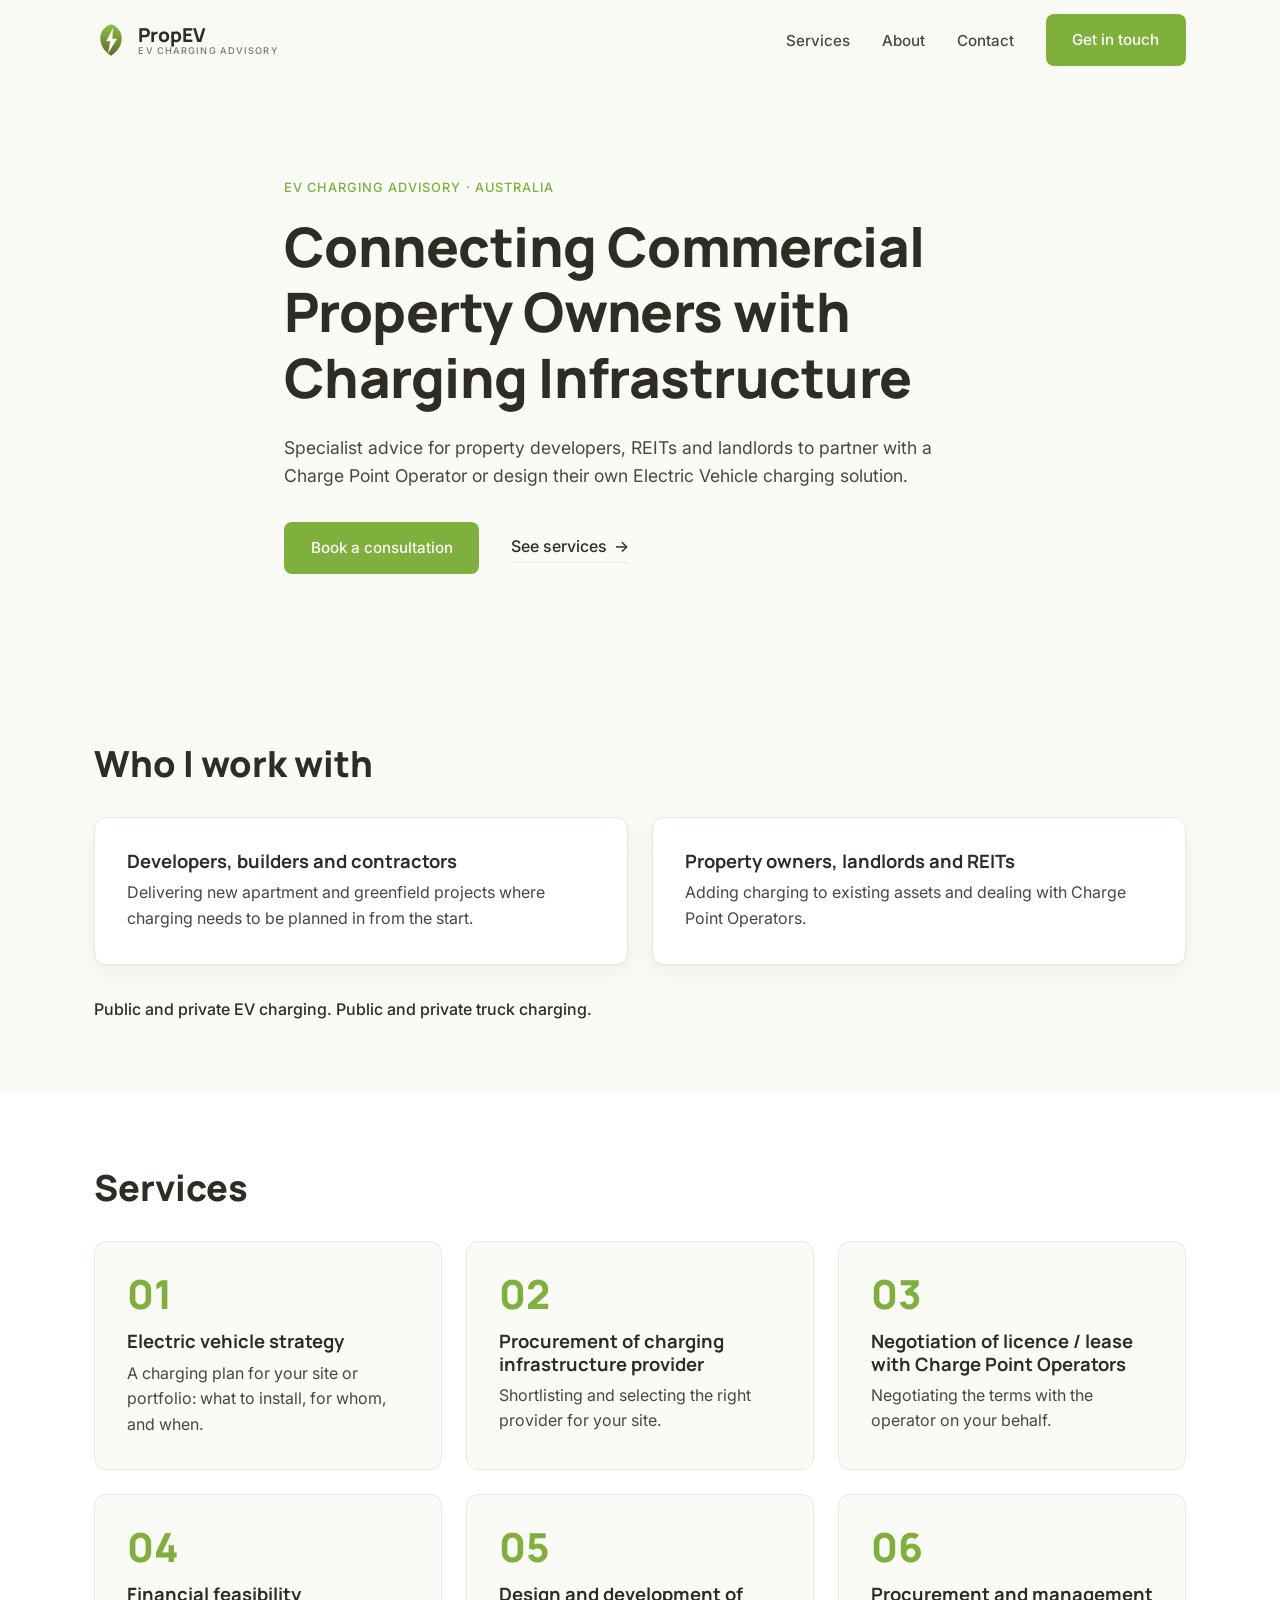
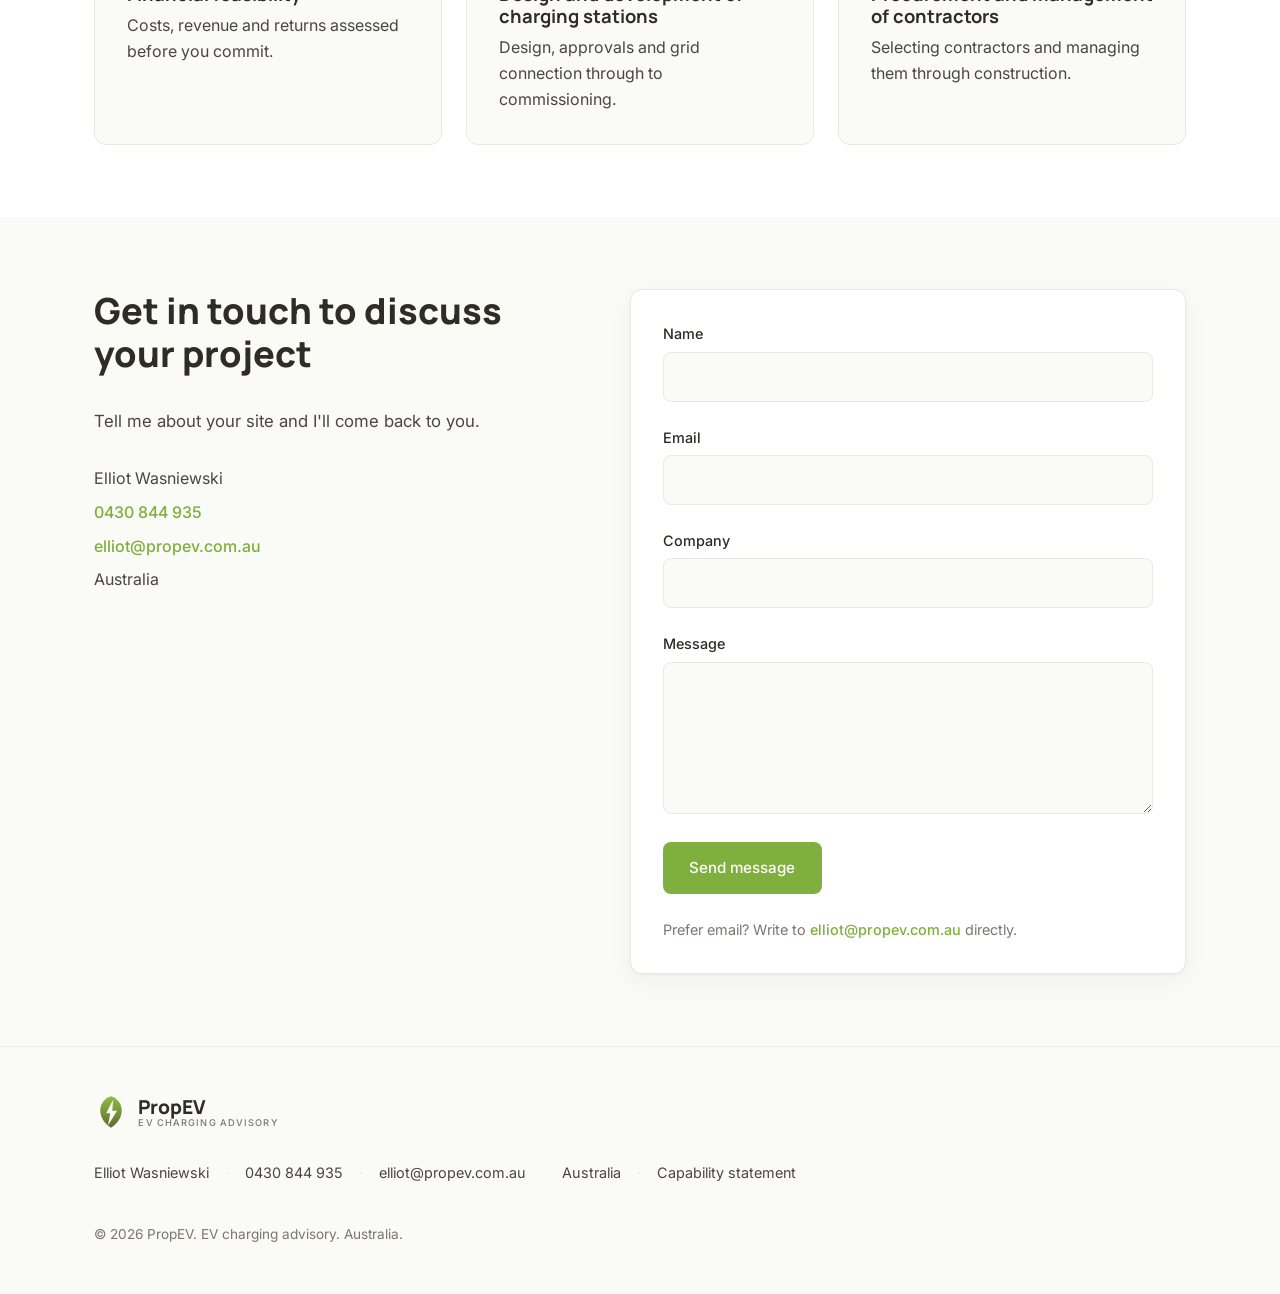
==== commit 9234b7cf: "Add a one-page capability statement for landlords and developers. The A4 PDF uses the LinkedIn pitch" ====
--- a/index.html
+++ b/index.html
@@ -231,6 +231,7 @@
         <li><a href="tel:+61430844935">0430 844 935</a></li>
         <li><a class="js-email-link" href="mailto:elliot@propev.com.au">elliot@propev.com.au</a></li>
         <li>Australia</li>
+        <li><a href="capability-statement.pdf">Capability statement</a></li>
       </ul>
 
       <p class="site-footer__copyright">© 2026 PropEV. EV charging advisory. Australia.</p>
